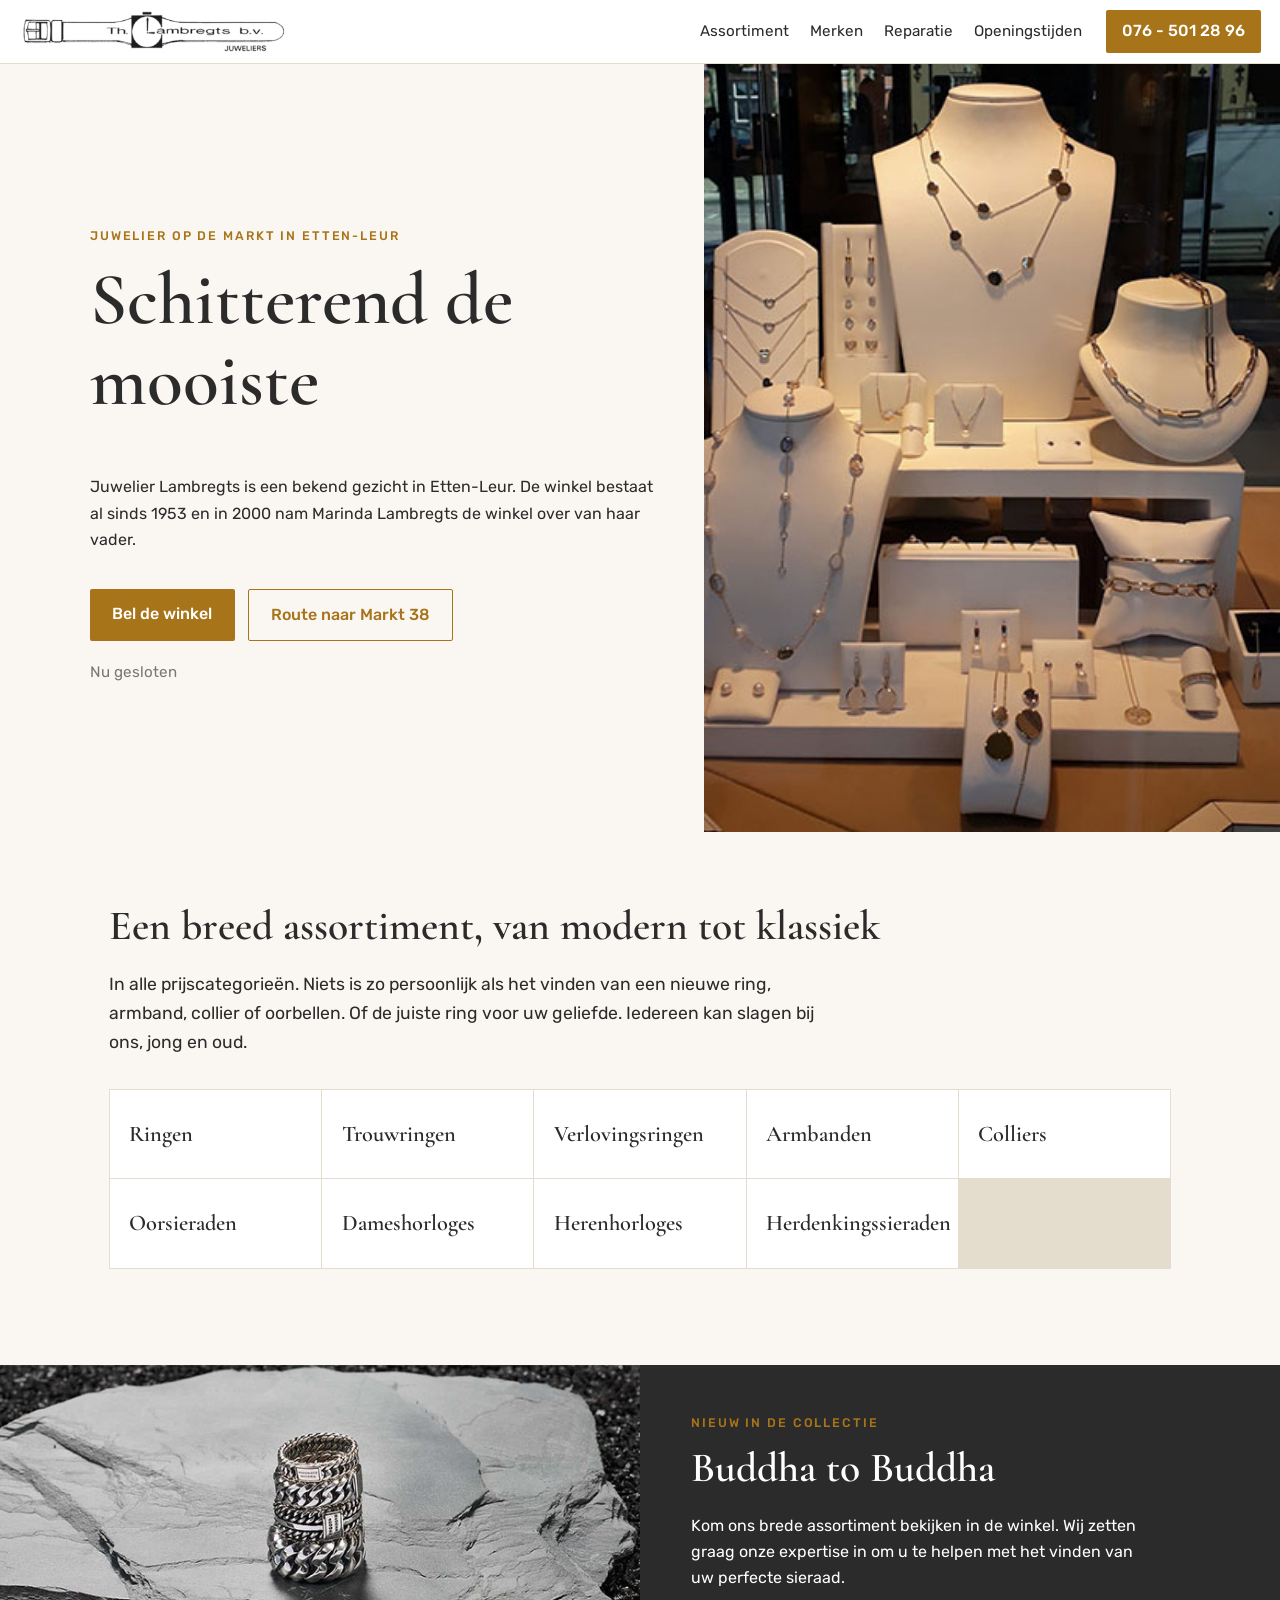
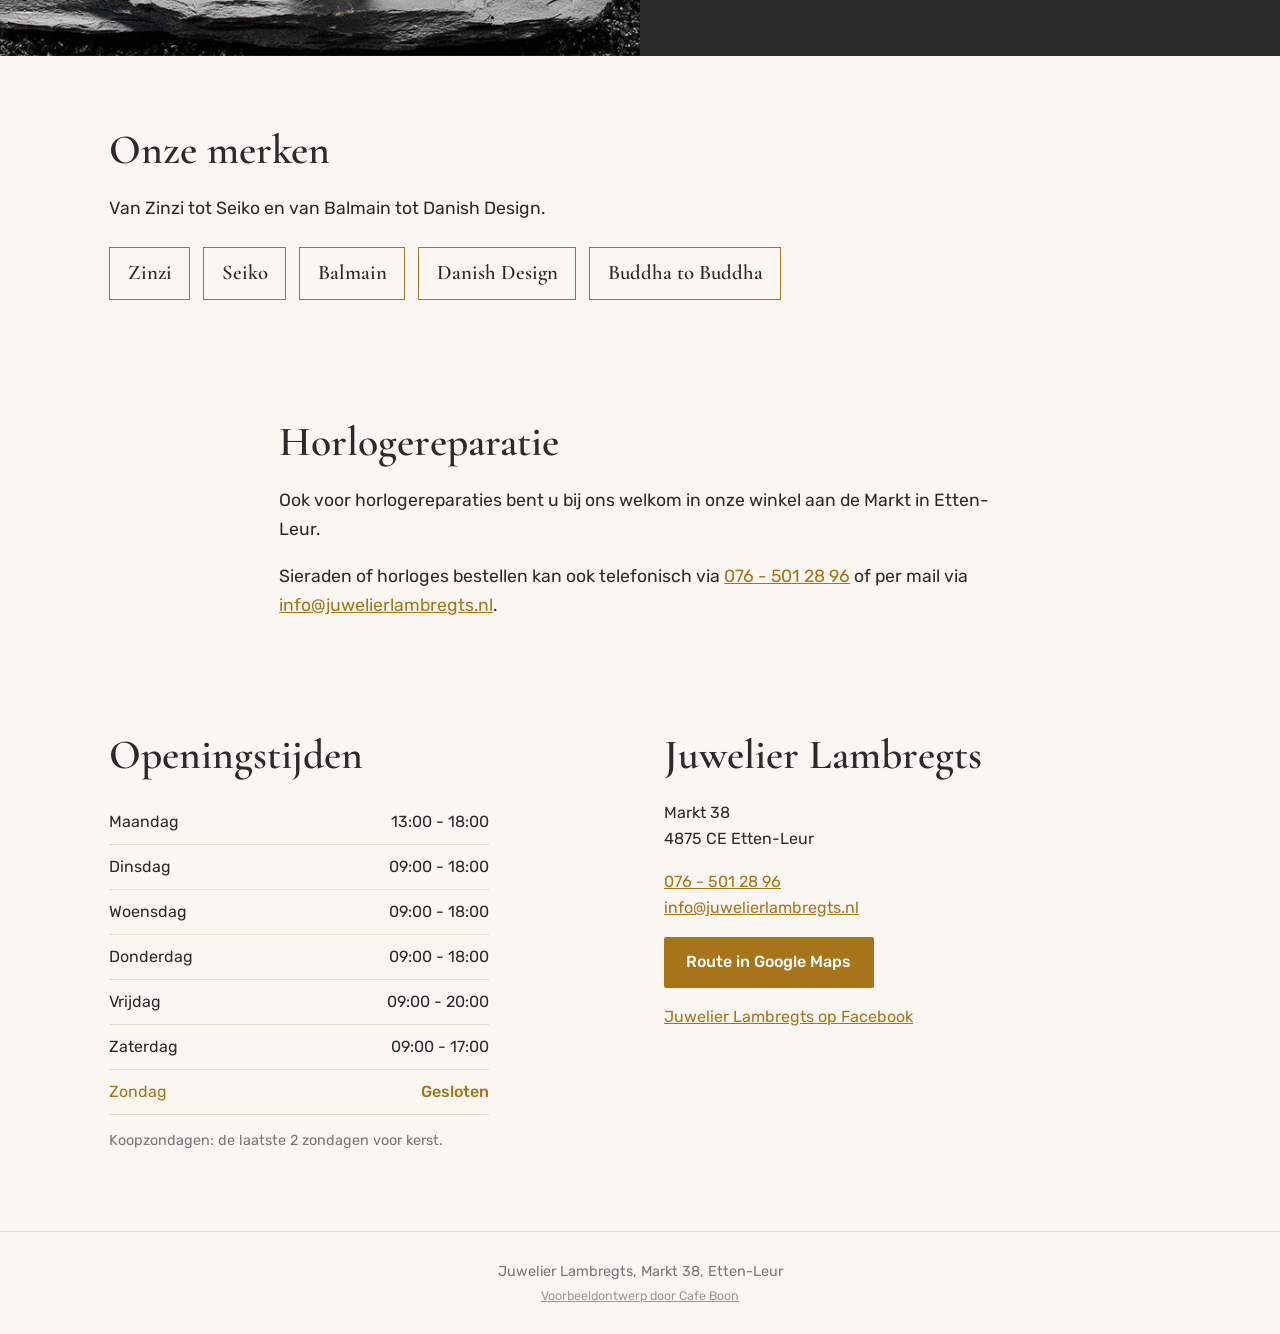
==== index.html @ d8af07c7 "Voorbeeldwebsite voor Juwelier Lambregts" ====
<!doctype html>
<html lang="nl">
<head>
<meta charset="utf-8">
<meta name="viewport" content="width=device-width, initial-scale=1">
<meta name="robots" content="noindex">
<title>Juwelier Lambregts - Markt 38 Etten-Leur</title>
<meta name="description" content="Juwelier Lambregts op de Markt in Etten-Leur. Sieraden, horloges, trouwringen en horlogereparatie, sinds 1953.">
<meta property="og:title" content="Juwelier Lambregts - Etten-Leur">
<meta property="og:description" content="Sieraden, horloges, trouwringen en horlogereparatie, sinds 1953 aan de Markt.">
<meta property="og:image" content="images/etalage2-juwelier.jpg">
<meta property="og:type" content="website">
<link rel="icon" href="images/logo.jpg">
<link rel="preconnect" href="https://fonts.googleapis.com">
<link rel="preconnect" href="https://fonts.gstatic.com" crossorigin>
<link href="https://fonts.googleapis.com/css2?family=Cormorant+Garamond:wght@500;600&family=Rubik:wght@400;500&display=swap" rel="stylesheet">
<link rel="stylesheet" href="style.css">
</head>
<body>
<header class="top">
  <a class="brand" href="#"><img src="images/logo.jpg" alt="Th. Lambregts b.v. Juweliers"></a>
  <nav>
    <a href="#assortiment">Assortiment</a>
    <a href="#merken">Merken</a>
    <a href="#reparatie">Reparatie</a>
    <a href="#winkel">Openingstijden</a>
  </nav>
  <a class="call" href="tel:+31765012896">076 - 501 28 96</a>
</header>

<section class="hero">
  <div class="hero-text">
    <p class="eyebrow">Juwelier op de Markt in Etten-Leur</p>
    <h1>Schitterend de mooiste</h1>
    <p>Juwelier Lambregts is een bekend gezicht in Etten-Leur. De winkel bestaat al sinds 1953 en in 2000 nam Marinda Lambregts de winkel over van haar vader.</p>
    <div class="actions">
      <a class="btn" href="tel:+31765012896">Bel de winkel</a>
      <a class="btn ghost" href="https://www.google.com/maps/dir/?api=1&destination=Markt+38+4875+CE+Etten-Leur">Route naar Markt 38</a>
    </div>
    <p class="open-now" id="open-now"></p>
  </div>
  <div class="hero-img"><img src="images/etalage2-juwelier.jpg" alt="Etalage met sieraden bij Juwelier Lambregts"></div>
</section>

<section id="assortiment" class="block">
  <h2>Een breed assortiment, van modern tot klassiek</h2>
  <p class="lead">In alle prijscategorieën. Niets is zo persoonlijk als het vinden van een nieuwe ring, armband, collier of oorbellen. Of de juiste ring voor uw geliefde. Iedereen kan slagen bij ons, jong en oud.</p>
  <ul class="tiles">
    <li><span>Ringen</span></li>
    <li><span>Trouwringen</span></li>
    <li><span>Verlovingsringen</span></li>
    <li><span>Armbanden</span></li>
    <li><span>Colliers</span></li>
    <li><span>Oorsieraden</span></li>
    <li><span>Dameshorloges</span></li>
    <li><span>Herenhorloges</span></li>
    <li><span>Herdenkingssieraden</span></li>
  </ul>
</section>

<section class="feature">
  <img src="images/buddha-to-buddha.jpg" alt="Gestapelde ringen van Buddha to Buddha">
  <div>
    <p class="eyebrow">Nieuw in de collectie</p>
    <h2>Buddha to Buddha</h2>
    <p>Kom ons brede assortiment bekijken in de winkel. Wij zetten graag onze expertise in om u te helpen met het vinden van uw perfecte sieraad.</p>
  </div>
</section>

<section id="merken" class="block">
  <h2>Onze merken</h2>
  <p class="lead">Van Zinzi tot Seiko en van Balmain tot Danish Design.</p>
  <p class="brands"><span>Zinzi</span><span>Seiko</span><span>Balmain</span><span>Danish Design</span><span>Buddha to Buddha</span></p>
</section>

<section id="reparatie" class="block narrow">
  <h2>Horlogereparatie</h2>
  <p class="lead">Ook voor horlogereparaties bent u bij ons welkom in onze winkel aan de Markt in Etten-Leur.</p>
  <p class="lead">Sieraden of horloges bestellen kan ook telefonisch via <a href="tel:+31765012896">076 - 501 28 96</a> of per mail via <a href="mailto:info@juwelierlambregts.nl">info@juwelierlambregts.nl</a>.</p>
</section>

<section id="winkel" class="visit">
  <div>
    <h2>Openingstijden</h2>
    <table id="hours">
      <tr data-d="1"><th>Maandag</th><td>13:00 - 18:00</td></tr>
      <tr data-d="2"><th>Dinsdag</th><td>09:00 - 18:00</td></tr>
      <tr data-d="3"><th>Woensdag</th><td>09:00 - 18:00</td></tr>
      <tr data-d="4"><th>Donderdag</th><td>09:00 - 18:00</td></tr>
      <tr data-d="5"><th>Vrijdag</th><td>09:00 - 20:00</td></tr>
      <tr data-d="6"><th>Zaterdag</th><td>09:00 - 17:00</td></tr>
      <tr data-d="0"><th>Zondag</th><td>Gesloten</td></tr>
    </table>
    <p class="small">Koopzondagen: de laatste 2 zondagen voor kerst.</p>
  </div>
  <div>
    <h2>Juwelier Lambregts</h2>
    <p>Markt 38<br>4875 CE Etten-Leur</p>
    <p><a href="tel:+31765012896">076 - 501 28 96</a><br><a href="mailto:info@juwelierlambregts.nl">info@juwelierlambregts.nl</a></p>
    <p><a class="btn" href="https://www.google.com/maps/dir/?api=1&destination=Markt+38+4875+CE+Etten-Leur">Route in Google Maps</a></p>
    <p><a href="https://www.facebook.com/p/Juwelier-lambregts-100057915024747/">Juwelier Lambregts op Facebook</a></p>
  </div>
</section>

<footer>
  <p>Juwelier Lambregts, Markt 38, Etten-Leur</p>
  <p class="credit"><a href="https://cafeboon.com">Voorbeeldontwerp door Cafe Boon</a></p>
</footer>
<script>
(function(){
  var h={1:[13,18],2:[9,18],3:[9,18],4:[9,18],5:[9,20],6:[9,17]};
  var n=new Date(),d=n.getDay(),m=n.getHours()+n.getMinutes()/60,el=document.getElementById('open-now');
  var row=document.querySelector('tr[data-d="'+d+'"]'); if(row)row.className='today';
  if(h[d]&&m>=h[d][0]&&m<h[d][1]){el.textContent='Nu geopend, tot '+h[d][1]+':00 uur';el.className='open-now yes';}
  else{el.textContent='Nu gesloten';}
})();
</script>
</body>
</html>
---- style.css ----
:root{--gold:#a8741a;--ink:#2b2b2b;--paper:#faf7f2;--line:#e4dccd}
*{box-sizing:border-box}
body{margin:0;font-family:Rubik,sans-serif;color:var(--ink);background:var(--paper);line-height:1.65}
h1,h2{font-family:"Cormorant Garamond",serif;font-weight:600;line-height:1.1;margin:0 0 .5em}
h1{font-size:clamp(2.6rem,7vw,4.6rem)}h2{font-size:clamp(1.9rem,4vw,2.6rem)}
a{color:var(--gold)}
.top{display:flex;align-items:center;gap:1.5rem;padding:.6rem 1.2rem;background:#fff;border-bottom:1px solid var(--line);position:sticky;top:0;z-index:5}
.brand img{height:44px;display:block}
.top nav{margin-left:auto;display:flex;gap:1.3rem}
.top nav a{color:var(--ink);text-decoration:none;font-size:.95rem}
.call{background:var(--gold);color:#fff;text-decoration:none;padding:.5rem 1rem;border-radius:2px;white-space:nowrap;font-weight:500}
.hero{display:grid;grid-template-columns:1.1fr .9fr;min-height:70vh}
.hero-text{padding:4rem 3rem 3rem max(1.2rem,calc((100vw - 1100px)/2));display:flex;flex-direction:column;justify-content:center}
.hero-img img{width:100%;height:100%;object-fit:cover;display:block;min-height:320px}
.eyebrow{text-transform:uppercase;letter-spacing:.15em;font-size:.78rem;color:var(--gold);font-weight:500;margin:0 0 .8rem}
.actions{display:flex;gap:.8rem;flex-wrap:wrap;margin:1.2rem 0}
.btn{display:inline-block;background:var(--gold);color:#fff;padding:.75rem 1.4rem;text-decoration:none;border-radius:2px;font-weight:500}
.btn.ghost{background:transparent;color:var(--gold);border:1px solid var(--gold)}
.open-now{font-size:.95rem;color:#777;margin:0}.open-now.yes{color:#2e7d32}
.block{max-width:1100px;margin:0 auto;padding:4.5rem 1.2rem 2rem}
.narrow{max-width:760px}
.lead{font-size:1.1rem;max-width:720px}
.tiles{list-style:none;padding:0;margin:2rem 0 0;display:grid;grid-template-columns:repeat(auto-fill,minmax(200px,1fr));gap:1px;background:var(--line);border:1px solid var(--line)}
.tiles li{background:#fff;padding:1.6rem 1.2rem;font-family:"Cormorant Garamond",serif;font-size:1.4rem;font-weight:600}
.feature{display:grid;grid-template-columns:1fr 1fr;background:#2b2b2b;color:#fff;margin-top:4rem}
.feature img{width:100%;height:100%;object-fit:cover;display:block}
.feature div{padding:3rem max(1.2rem,4vw);align-self:center;max-width:560px}
.brands{display:flex;flex-wrap:wrap;gap:.8rem;margin-top:1.5rem}
.brands span{border:1px solid var(--gold);padding:.5rem 1.1rem;font-family:"Cormorant Garamond",serif;font-size:1.3rem;font-weight:600}
.visit{max-width:1100px;margin:0 auto;padding:4rem 1.2rem;display:grid;grid-template-columns:1fr 1fr;gap:3rem}
table{border-collapse:collapse;width:100%;max-width:380px}
th{text-align:left;font-weight:400}td{text-align:right}
th,td{padding:.55rem 0;border-bottom:1px solid var(--line)}
tr.today{font-weight:500;color:var(--gold)}
.small{font-size:.9rem;color:#777}
footer{border-top:1px solid var(--line);text-align:center;padding:1.5rem 1rem;font-size:.9rem;color:#777}
footer p{margin:.2rem}.credit{font-size:.78rem}.credit a{color:#999}
@media(max-width:760px){
.top nav{display:none}.top{justify-content:space-between}.call{margin-left:auto}
.hero,.feature,.visit{grid-template-columns:1fr}.hero-text{padding:2.5rem 1.2rem}
.hero-img{order:-1;max-height:340px}.visit{gap:2rem}}
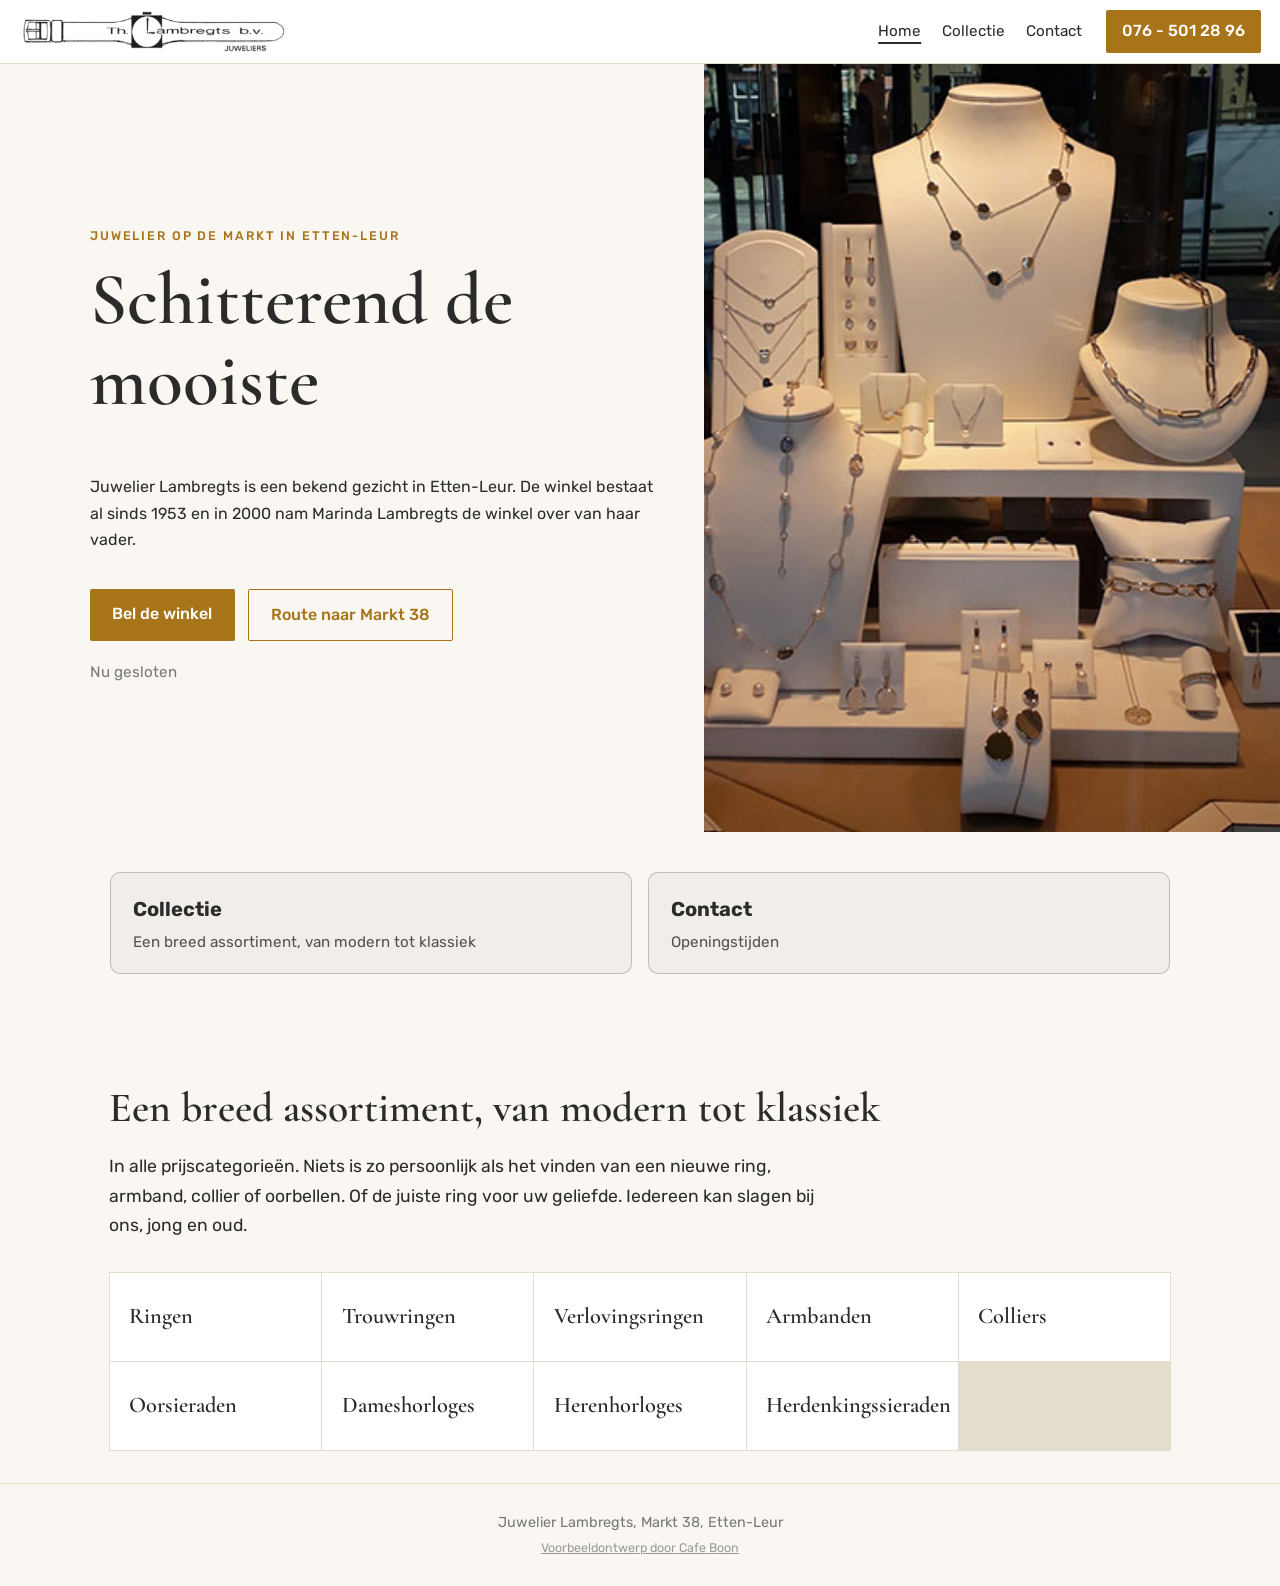
==== commit dd5b7393: "Website opgedeeld in meerdere pagina's" ====
--- a/index.html
+++ b/index.html
@@ -18,102 +18,49 @@
 </head>
 <body>
 <header class="top">
-  <a class="brand" href="#"><img src="images/logo.jpg" alt="Th. Lambregts b.v. Juweliers"></a>
-  <nav>
-    <a href="#assortiment">Assortiment</a>
-    <a href="#merken">Merken</a>
-    <a href="#reparatie">Reparatie</a>
-    <a href="#winkel">Openingstijden</a>
-  </nav>
-  <a class="call" href="tel:+31765012896">076 - 501 28 96</a>
+<a class="brand" href="index.html"><img alt="Th. Lambregts b.v. Juweliers" src="images/logo.jpg"/></a>
+<nav><a aria-current="page" href="index.html">Home</a><a href="aanbod.html">Collectie</a><a href="contact.html">Contact</a></nav>
+<a class="call" href="tel:+31765012896">076 - 501 28 96</a>
 </header>
-
+<div aria-label="Pagina's" class="sn-bar" role="navigation"><a aria-current="page" class="sn-link" href="index.html">Home</a><a class="sn-link" href="aanbod.html">Collectie</a><a class="sn-link" href="contact.html">Contact</a></div>
 <section class="hero">
-  <div class="hero-text">
-    <p class="eyebrow">Juwelier op de Markt in Etten-Leur</p>
-    <h1>Schitterend de mooiste</h1>
-    <p>Juwelier Lambregts is een bekend gezicht in Etten-Leur. De winkel bestaat al sinds 1953 en in 2000 nam Marinda Lambregts de winkel over van haar vader.</p>
-    <div class="actions">
-      <a class="btn" href="tel:+31765012896">Bel de winkel</a>
-      <a class="btn ghost" href="https://www.google.com/maps/dir/?api=1&destination=Markt+38+4875+CE+Etten-Leur">Route naar Markt 38</a>
-    </div>
-    <p class="open-now" id="open-now"></p>
-  </div>
-  <div class="hero-img"><img src="images/etalage2-juwelier.jpg" alt="Etalage met sieraden bij Juwelier Lambregts"></div>
+<div class="hero-text">
+<p class="eyebrow">Juwelier op de Markt in Etten-Leur</p>
+<h1>Schitterend de mooiste</h1>
+<p>Juwelier Lambregts is een bekend gezicht in Etten-Leur. De winkel bestaat al sinds 1953 en in 2000 nam Marinda Lambregts de winkel over van haar vader.</p>
+<div class="actions">
+<a class="btn" href="tel:+31765012896">Bel de winkel</a>
+<a class="btn ghost" href="https://www.google.com/maps/dir/?api=1&amp;destination=Markt+38+4875+CE+Etten-Leur">Route naar Markt 38</a>
+</div>
+<p class="open-now" id="open-now"></p>
+</div>
+<div class="hero-img"><img alt="Etalage met sieraden bij Juwelier Lambregts" src="images/etalage2-juwelier.jpg"/></div>
 </section>
-
-<section id="assortiment" class="block">
-  <h2>Een breed assortiment, van modern tot klassiek</h2>
-  <p class="lead">In alle prijscategorieën. Niets is zo persoonlijk als het vinden van een nieuwe ring, armband, collier of oorbellen. Of de juiste ring voor uw geliefde. Iedereen kan slagen bij ons, jong en oud.</p>
-  <ul class="tiles">
-    <li><span>Ringen</span></li>
-    <li><span>Trouwringen</span></li>
-    <li><span>Verlovingsringen</span></li>
-    <li><span>Armbanden</span></li>
-    <li><span>Colliers</span></li>
-    <li><span>Oorsieraden</span></li>
-    <li><span>Dameshorloges</span></li>
-    <li><span>Herenhorloges</span></li>
-    <li><span>Herdenkingssieraden</span></li>
-  </ul>
+<div class="sn-cards"><a class="sn-card" href="aanbod.html"><strong>Collectie</strong><span>Een breed assortiment, van modern tot klassiek</span></a><a class="sn-card" href="contact.html"><strong>Contact</strong><span>Openingstijden</span></a></div>
+<section class="block">
+<h2>Een breed assortiment, van modern tot klassiek</h2>
+<p class="lead">In alle prijscategorieën. Niets is zo persoonlijk als het vinden van een nieuwe ring, armband, collier of oorbellen. Of de juiste ring voor uw geliefde. Iedereen kan slagen bij ons, jong en oud.</p>
+<ul class="tiles">
+<li><span>Ringen</span></li>
+<li><span>Trouwringen</span></li>
+<li><span>Verlovingsringen</span></li>
+<li><span>Armbanden</span></li>
+<li><span>Colliers</span></li>
+<li><span>Oorsieraden</span></li>
+<li><span>Dameshorloges</span></li>
+<li><span>Herenhorloges</span></li>
+<li><span>Herdenkingssieraden</span></li>
+</ul>
 </section>
-
-<section class="feature">
-  <img src="images/buddha-to-buddha.jpg" alt="Gestapelde ringen van Buddha to Buddha">
-  <div>
-    <p class="eyebrow">Nieuw in de collectie</p>
-    <h2>Buddha to Buddha</h2>
-    <p>Kom ons brede assortiment bekijken in de winkel. Wij zetten graag onze expertise in om u te helpen met het vinden van uw perfecte sieraad.</p>
-  </div>
-</section>
-
-<section id="merken" class="block">
-  <h2>Onze merken</h2>
-  <p class="lead">Van Zinzi tot Seiko en van Balmain tot Danish Design.</p>
-  <p class="brands"><span>Zinzi</span><span>Seiko</span><span>Balmain</span><span>Danish Design</span><span>Buddha to Buddha</span></p>
-</section>
-
-<section id="reparatie" class="block narrow">
-  <h2>Horlogereparatie</h2>
-  <p class="lead">Ook voor horlogereparaties bent u bij ons welkom in onze winkel aan de Markt in Etten-Leur.</p>
-  <p class="lead">Sieraden of horloges bestellen kan ook telefonisch via <a href="tel:+31765012896">076 - 501 28 96</a> of per mail via <a href="mailto:info@juwelierlambregts.nl">info@juwelierlambregts.nl</a>.</p>
-</section>
-
-<section id="winkel" class="visit">
-  <div>
-    <h2>Openingstijden</h2>
-    <table id="hours">
-      <tr data-d="1"><th>Maandag</th><td>13:00 - 18:00</td></tr>
-      <tr data-d="2"><th>Dinsdag</th><td>09:00 - 18:00</td></tr>
-      <tr data-d="3"><th>Woensdag</th><td>09:00 - 18:00</td></tr>
-      <tr data-d="4"><th>Donderdag</th><td>09:00 - 18:00</td></tr>
-      <tr data-d="5"><th>Vrijdag</th><td>09:00 - 20:00</td></tr>
-      <tr data-d="6"><th>Zaterdag</th><td>09:00 - 17:00</td></tr>
-      <tr data-d="0"><th>Zondag</th><td>Gesloten</td></tr>
-    </table>
-    <p class="small">Koopzondagen: de laatste 2 zondagen voor kerst.</p>
-  </div>
-  <div>
-    <h2>Juwelier Lambregts</h2>
-    <p>Markt 38<br>4875 CE Etten-Leur</p>
-    <p><a href="tel:+31765012896">076 - 501 28 96</a><br><a href="mailto:info@juwelierlambregts.nl">info@juwelierlambregts.nl</a></p>
-    <p><a class="btn" href="https://www.google.com/maps/dir/?api=1&destination=Markt+38+4875+CE+Etten-Leur">Route in Google Maps</a></p>
-    <p><a href="https://www.facebook.com/p/Juwelier-lambregts-100057915024747/">Juwelier Lambregts op Facebook</a></p>
-  </div>
-</section>
-
 <footer>
-  <p>Juwelier Lambregts, Markt 38, Etten-Leur</p>
-  <p class="credit"><a href="https://cafeboon.com">Voorbeeldontwerp door Cafe Boon</a></p>
+<p>Juwelier Lambregts, Markt 38, Etten-Leur</p>
+<p class="credit"><a href="https://cafeboon.com">Voorbeeldontwerp door Cafe Boon</a></p>
 </footer>
-<script>
-(function(){
+<script>try{(function(){
   var h={1:[13,18],2:[9,18],3:[9,18],4:[9,18],5:[9,20],6:[9,17]};
   var n=new Date(),d=n.getDay(),m=n.getHours()+n.getMinutes()/60,el=document.getElementById('open-now');
   var row=document.querySelector('tr[data-d="'+d+'"]'); if(row)row.className='today';
   if(h[d]&&m>=h[d][0]&&m<h[d][1]){el.textContent='Nu geopend, tot '+h[d][1]+':00 uur';el.className='open-now yes';}
   else{el.textContent='Nu gesloten';}
-})();
-</script>
-</body>
-</html>
+})();}catch(e){}</script>
+</body></html>
--- a/style.css
+++ b/style.css
@@ -39,3 +39,18 @@
 .top nav{display:none}.top{justify-content:space-between}.call{margin-left:auto}
 .hero,.feature,.visit{grid-template-columns:1fr}.hero-text{padding:2.5rem 1.2rem}
 .hero-img{order:-1;max-height:340px}.visit{gap:2rem}}
+/* sitenav:start */
+.sn-bar{display:none;gap:6px;overflow-x:auto;white-space:nowrap;-webkit-overflow-scrolling:touch;padding:8px 12px;background:inherit;color:inherit;font:inherit;line-height:1.2;border-bottom:1px solid rgba(128,128,128,.35);box-sizing:border-box;max-width:100%}
+.sn-bar a.sn-link{flex:0 0 auto;padding:9px 15px;border-radius:999px;color:inherit;text-decoration:none;font-size:15px;font-weight:600;letter-spacing:0;text-transform:none;margin:0}
+.sn-bar a.sn-link[aria-current="page"]{background:rgba(128,128,128,.2);box-shadow:inset 0 -2px 0 currentColor}
+@media(max-width:760px){.sn-bar{display:flex}}
+nav a[aria-current="page"]:not(.cta):not(.btn):not(.call){text-decoration:underline;text-underline-offset:6px;text-decoration-thickness:2px}
+.sn-head{max-width:1100px;margin:0 auto;padding:40px 20px 0;box-sizing:border-box}
+.sn-head h1{margin:0;color:inherit;font-size:clamp(30px,5vw,46px);line-height:1.1}
+.sn-cards{max-width:1100px;margin:0 auto;padding:40px 20px;display:grid;grid-template-columns:repeat(auto-fit,minmax(230px,1fr));gap:16px;box-sizing:border-box}
+.sn-card{display:block;padding:20px 22px;border:1px solid rgba(128,128,128,.45);border-radius:10px;background:rgba(128,128,128,.07);color:inherit;text-decoration:none;min-width:0}
+.sn-card strong{display:block;font-size:1.25em;margin:0 0 6px;color:inherit}
+.sn-card span{display:block;opacity:.8;font-size:.95em;line-height:1.4}
+.sn-card:hover,.sn-card:focus-visible{border-color:currentColor}
+@media(max-width:760px){.top{gap:.6rem;padding:.6rem .8rem}.call{padding:.5rem .7rem;font-size:.9rem;flex:0 0 auto}.brand{min-width:0;flex:0 1 auto}.brand img{max-width:100%;height:auto;max-height:44px}}
+/* sitenav:end */
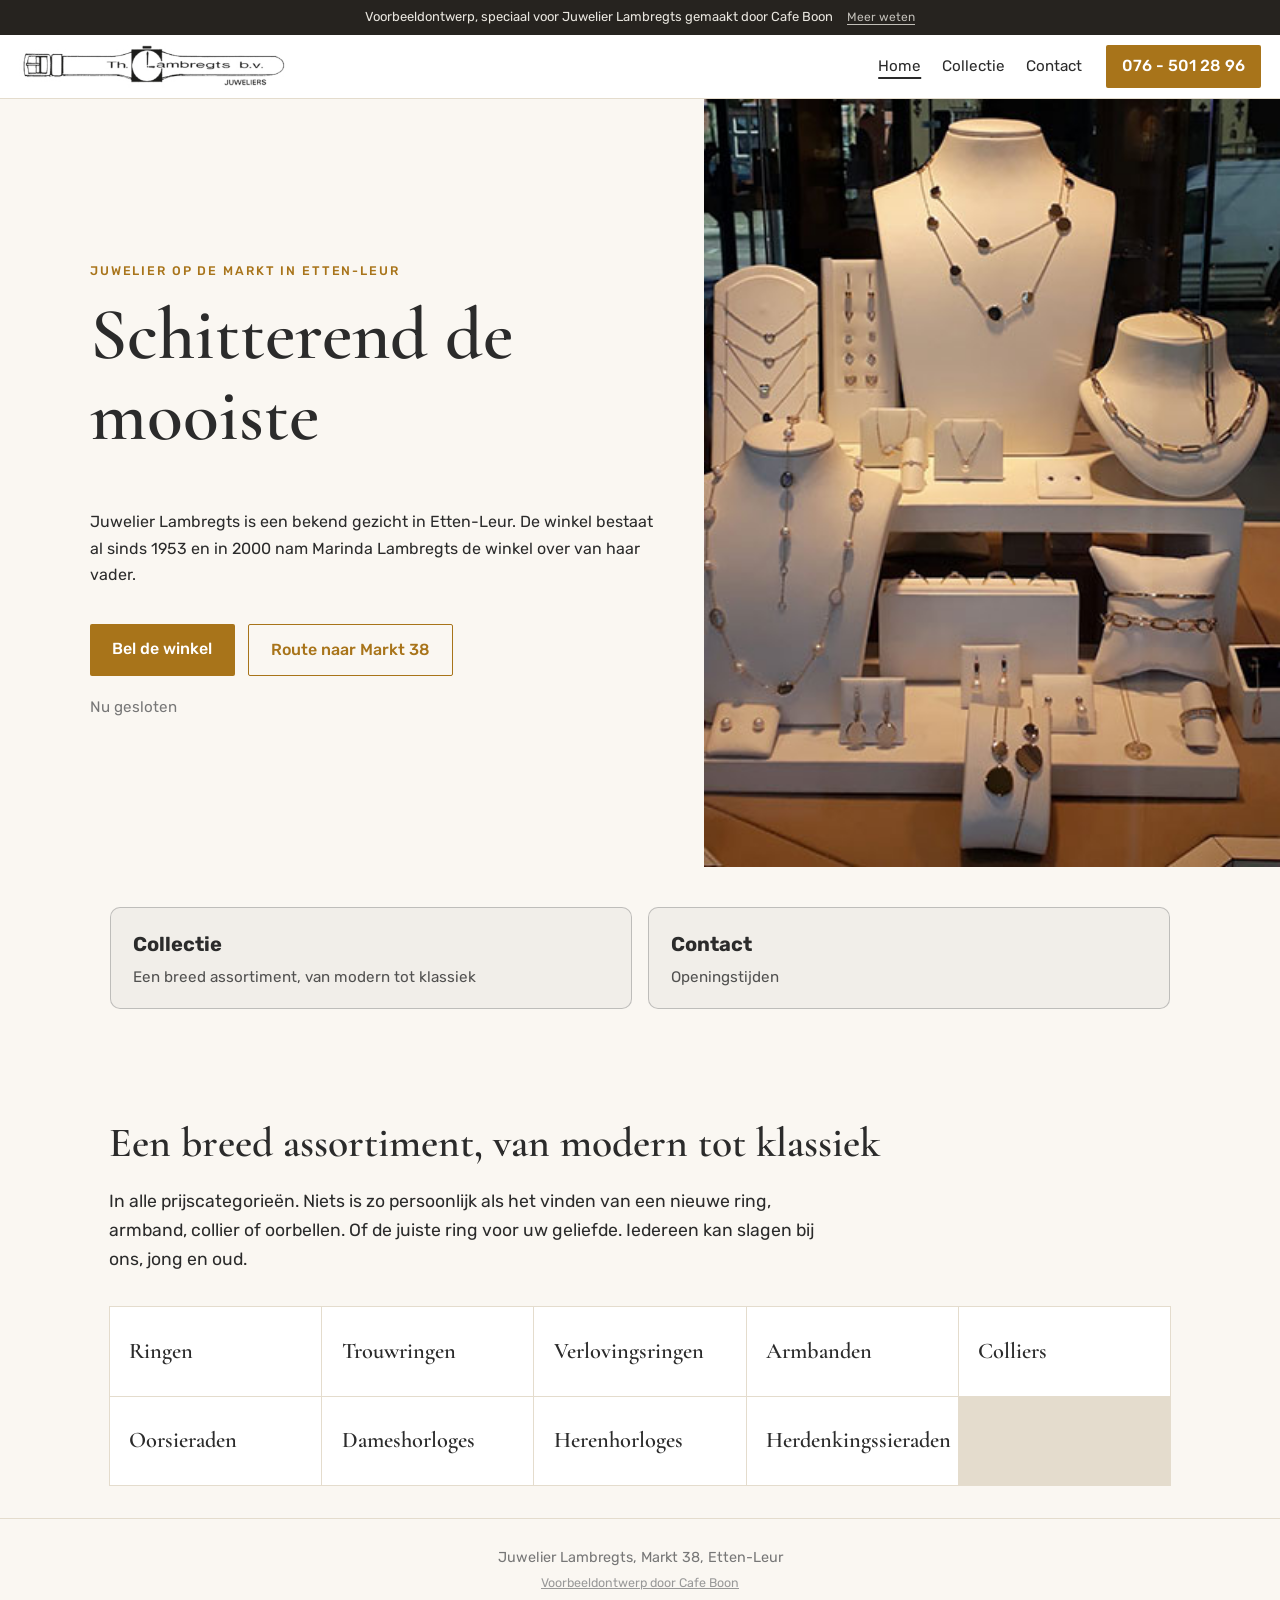
==== commit b8c3be3e: "Werkende formulieren voor afspraken en aanvragen" ====
--- a/index.html
+++ b/index.html
@@ -17,6 +17,7 @@
 <link rel="stylesheet" href="style.css">
 </head>
 <body>
+<div class="vb-banner" role="note"><span>Voorbeeldontwerp, speciaal voor Juwelier Lambregts gemaakt door Cafe Boon</span><a href="https://cafeboon.com">Meer weten</a></div>
 <header class="top">
 <a class="brand" href="index.html"><img alt="Th. Lambregts b.v. Juweliers" src="images/logo.jpg"/></a>
 <nav><a aria-current="page" href="index.html">Home</a><a href="aanbod.html">Collectie</a><a href="contact.html">Contact</a></nav>
--- a/style.css
+++ b/style.css
@@ -54,3 +54,31 @@
 .sn-card:hover,.sn-card:focus-visible{border-color:currentColor}
 @media(max-width:760px){.top{gap:.6rem;padding:.6rem .8rem}.call{padding:.5rem .7rem;font-size:.9rem;flex:0 0 auto}.brand{min-width:0;flex:0 1 auto}.brand img{max-width:100%;height:auto;max-height:44px}}
 /* sitenav:end */
+/* voorbeeld-formulier:start */
+@layer sn{.sn-form button.btn{border:0;font:inherit;cursor:pointer;line-height:1.2}}
+.sn-formsec{padding:36px 0 72px}
+.sn-formwrap{max-width:1100px;margin:0 auto;padding:0 20px;box-sizing:border-box}
+.sn-formwrap>h2{margin:0 0 12px}
+.sn-formwrap>.sn-lead,.sn-formwrap>.sn-form,.sn-formwrap>.sn-done{max-width:720px}
+.sn-formwrap .sn-lead{margin:0 0 24px;opacity:.85}
+.sn-form{display:grid;grid-template-columns:1fr 1fr;gap:16px}
+.sn-field{display:flex;flex-direction:column;gap:6px;min-width:0;text-align:left}
+.sn-field.full{grid-column:1/-1}
+.sn-field label{font-size:14px;font-weight:600}
+.sn-field input,.sn-field select,.sn-field textarea{font:inherit;font-size:16px;line-height:1.4;color:inherit;background:rgba(128,128,128,.12);border:1px solid rgba(128,128,128,.55);border-radius:8px;padding:11px 12px;width:100%;box-sizing:border-box;min-width:0;max-width:100%;-webkit-appearance:none;appearance:none}
+.sn-field select{background-image:linear-gradient(45deg,transparent 50%,currentColor 50%),linear-gradient(135deg,currentColor 50%,transparent 50%);background-position:calc(100% - 20px) 50%,calc(100% - 15px) 50%;background-size:5px 5px;background-repeat:no-repeat;padding-right:38px}
+.sn-field select option{color:#111;background:#fff}
+.sn-field textarea{resize:vertical}
+.sn-field input:focus,.sn-field select:focus,.sn-field textarea:focus{outline:2px solid currentColor;outline-offset:1px}
+.sn-done{padding:28px;border:1px solid rgba(128,128,128,.55);border-radius:12px;background:rgba(128,128,128,.1)}
+.sn-done h2{margin:0 0 10px}
+.sn-done p{margin:0}
+.sn-done a{text-decoration:underline;text-underline-offset:3px;font-weight:600}
+.sn-formlink{padding:0 0 56px}
+@media(max-width:640px){.sn-form{grid-template-columns:1fr}.sn-formsec{padding:24px 0 56px}}
+/* voorbeeld-formulier:end */
+/* voorbeeldbanner:start */
+.vb-banner{display:flex;flex-wrap:wrap;justify-content:center;align-items:baseline;gap:2px 14px;padding:8px 16px;background:#26231f;color:#e9e6df;font-size:13px;line-height:1.45;letter-spacing:0;text-transform:none;font-weight:400;text-align:center;position:relative;z-index:1000}
+.vb-banner a{color:inherit;opacity:.8;text-decoration:underline;text-underline-offset:3px;font-size:12px;font-weight:400;white-space:nowrap;letter-spacing:0;text-transform:none}
+.vb-banner a:hover{opacity:1}
+/* voorbeeldbanner:end */
